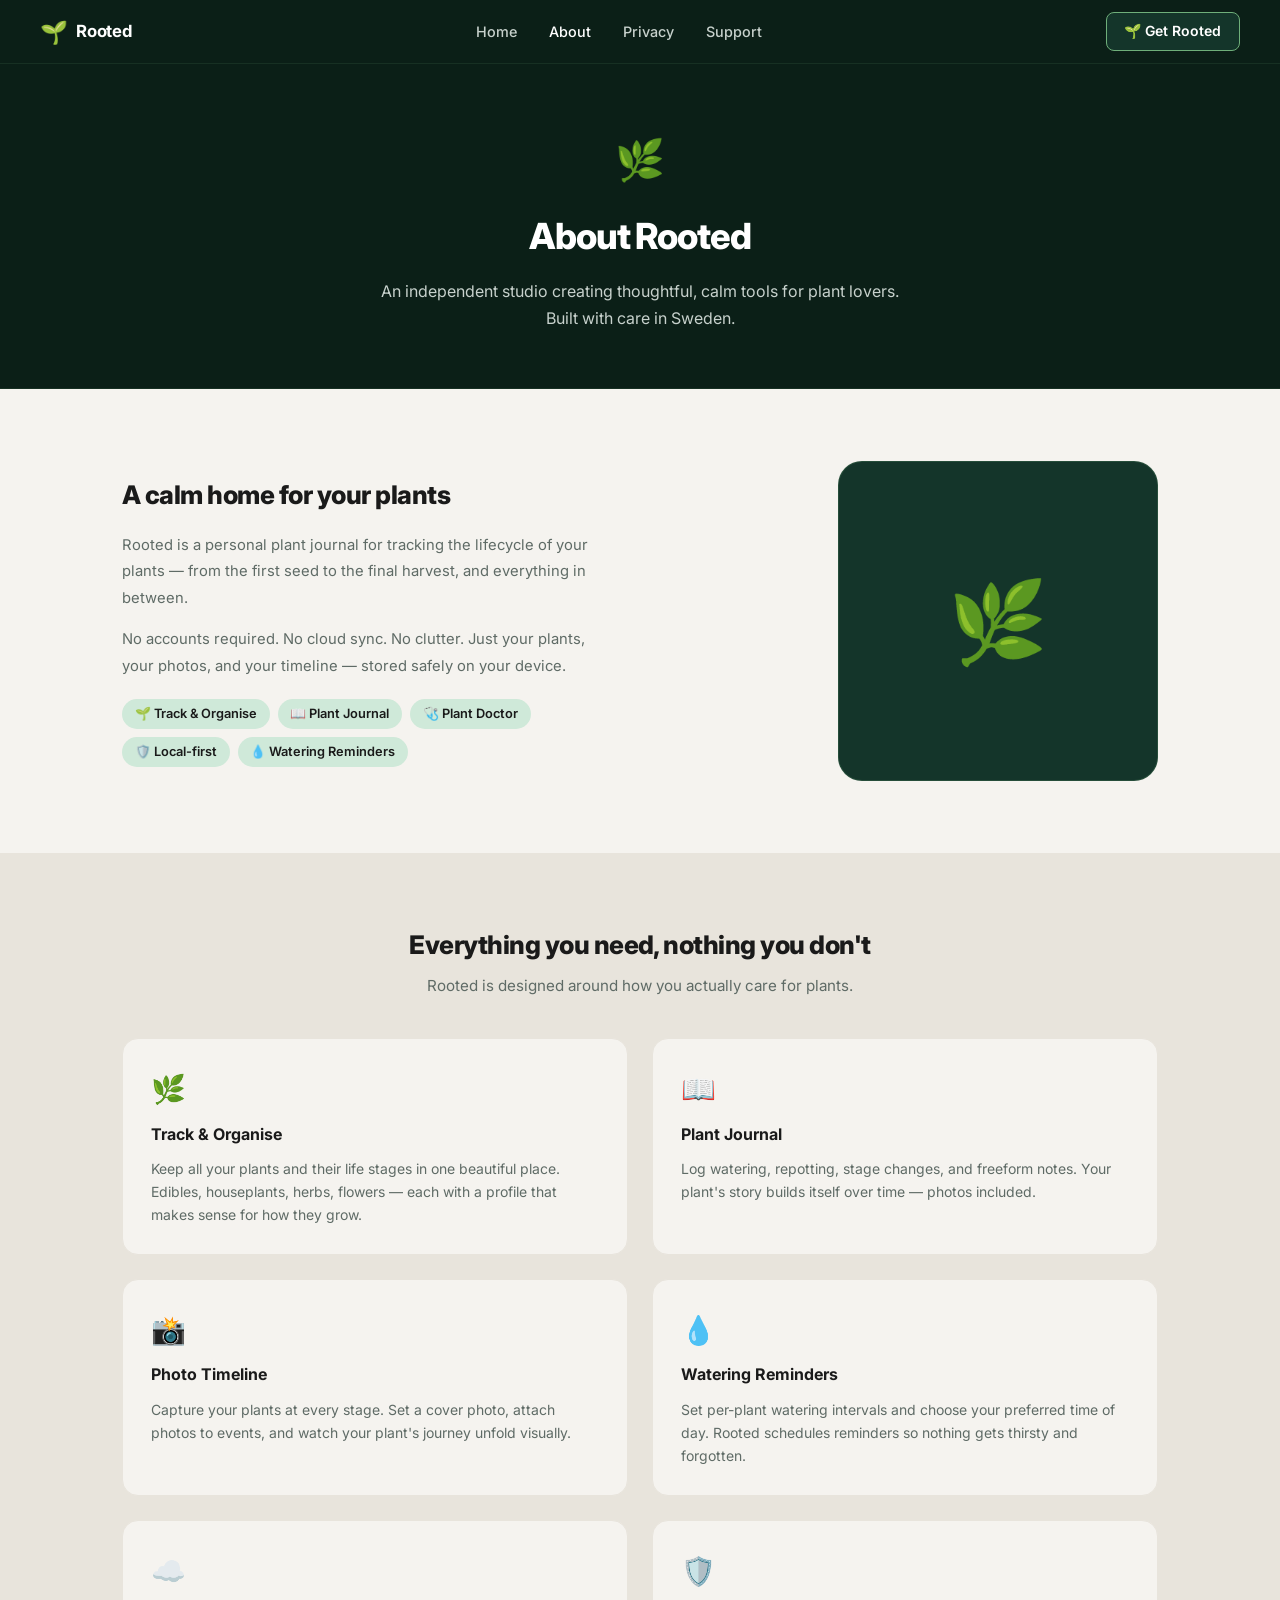
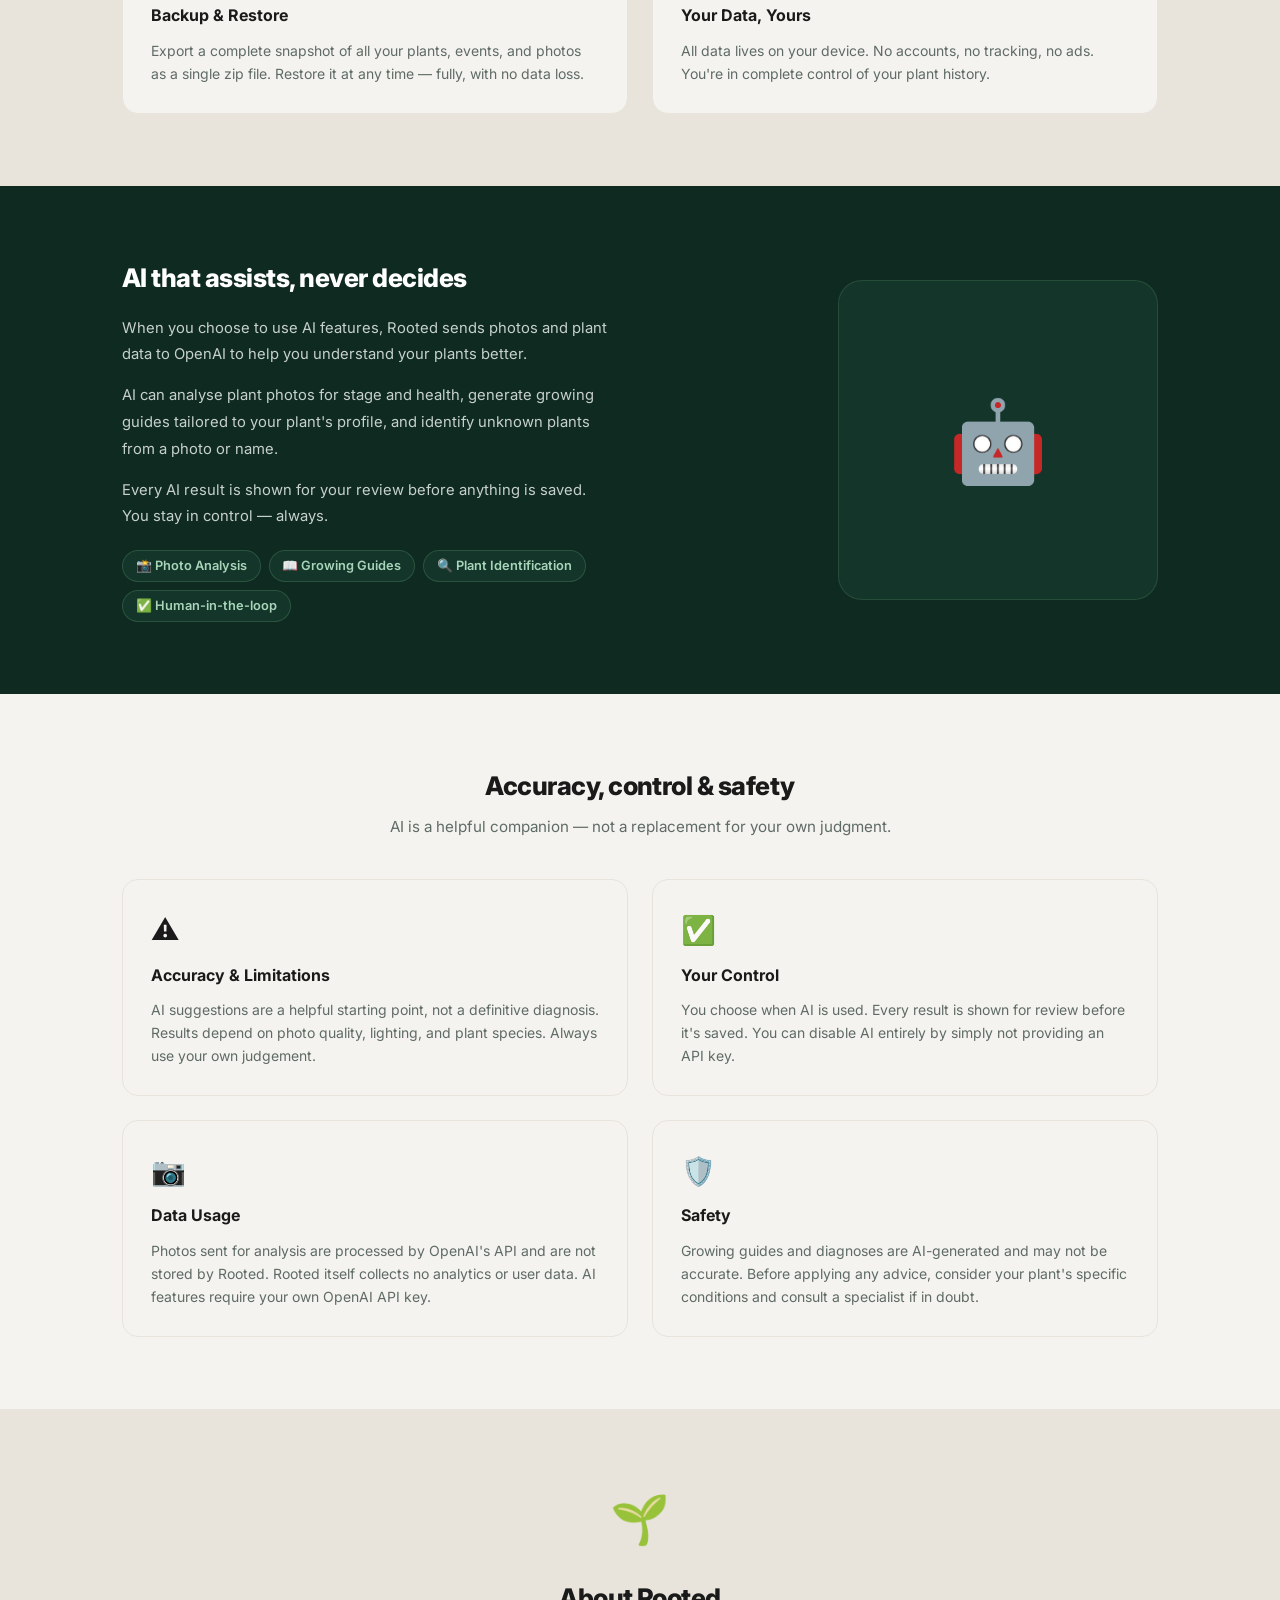
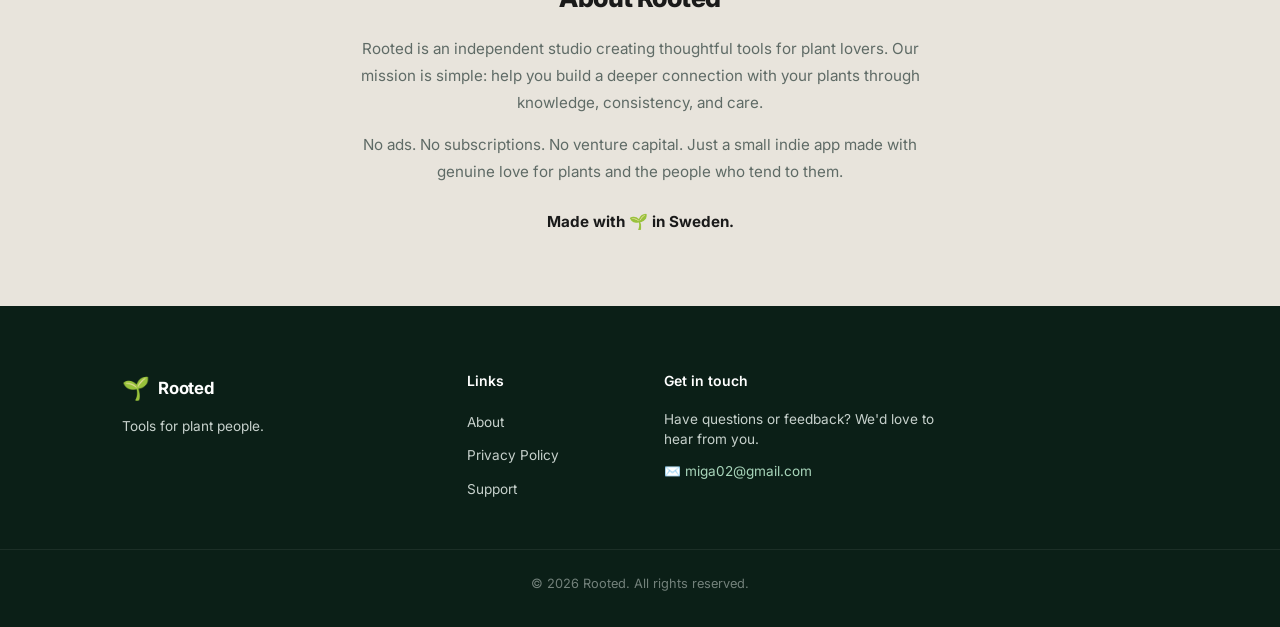
==== docs/about.html @ 43902585 "Add project files." ====
<!DOCTYPE html>
<html lang="en">
<head>
  <meta charset="UTF-8">
  <meta name="viewport" content="width=device-width, initial-scale=1.0">
  <title>About — Rooted</title>
  <link rel="preconnect" href="https://fonts.googleapis.com">
  <link rel="preconnect" href="https://fonts.gstatic.com" crossorigin>
  <link href="https://fonts.googleapis.com/css2?family=Inter:wght@400;500;600;700;800&display=swap" rel="stylesheet">
  <link rel="stylesheet" href="assets/style.css">
</head>
<body>

  <header class="site-nav">
    <a href="index.html" class="nav-logo">
      <span class="logo-icon">🌱</span>
      Rooted
    </a>
    <nav aria-label="Main navigation">
      <ul class="nav-links">
        <li><a href="index.html">Home</a></li>
        <li><a href="about.html" class="active">About</a></li>
        <li><a href="privacy.html">Privacy</a></li>
        <li><a href="support.html">Support</a></li>
      </ul>
    </nav>
    <a href="https://play.google.com/store/apps" class="btn-get-rooted">🌱 Get Rooted</a>
  </header>

  <main>

    <!-- Page Hero -->
    <section class="page-hero">
      <div class="page-hero-icon">🌿</div>
      <h1>About Rooted</h1>
      <p>An independent studio creating thoughtful, calm tools for plant lovers. Built with care in Sweden.</p>
    </section>

    <!-- About the App -->
    <section class="content-section">
      <div class="section-inner">
        <div class="about-split">
          <div>
            <h2>A calm home for your plants</h2>
            <p>Rooted is a personal plant journal for tracking the lifecycle of your plants — from the first seed to the final harvest, and everything in between.</p>
            <p>No accounts required. No cloud sync. No clutter. Just your plants, your photos, and your timeline — stored safely on your device.</p>
            <div class="tag-row">
              <span class="tag">🌱 Track &amp; Organise</span>
              <span class="tag">📖 Plant Journal</span>
              <span class="tag">🩺 Plant Doctor</span>
              <span class="tag">🛡️ Local-first</span>
              <span class="tag">💧 Watering Reminders</span>
            </div>
          </div>
          <div class="split-graphic">🌿</div>
        </div>
      </div>
    </section>

    <!-- Features -->
    <section class="content-section tinted">
      <div class="section-inner">
        <div style="text-align:center; margin-bottom: 2.5rem;">
          <h2 style="font-size:1.6rem; font-weight:800; letter-spacing:-0.02em; color:var(--text-dark);">Everything you need, nothing you don't</h2>
          <p style="color:var(--text-dark-secondary); font-size:0.95rem; margin-top:0.5rem;">Rooted is designed around how you actually care for plants.</p>
        </div>
        <div class="content-cards">
          <div class="content-card">
            <div class="card-icon">🌿</div>
            <h3>Track &amp; Organise</h3>
            <p>Keep all your plants and their life stages in one beautiful place. Edibles, houseplants, herbs, flowers — each with a profile that makes sense for how they grow.</p>
          </div>
          <div class="content-card">
            <div class="card-icon">📖</div>
            <h3>Plant Journal</h3>
            <p>Log watering, repotting, stage changes, and freeform notes. Your plant's story builds itself over time — photos included.</p>
          </div>
          <div class="content-card">
            <div class="card-icon">📸</div>
            <h3>Photo Timeline</h3>
            <p>Capture your plants at every stage. Set a cover photo, attach photos to events, and watch your plant's journey unfold visually.</p>
          </div>
          <div class="content-card">
            <div class="card-icon">💧</div>
            <h3>Watering Reminders</h3>
            <p>Set per-plant watering intervals and choose your preferred time of day. Rooted schedules reminders so nothing gets thirsty and forgotten.</p>
          </div>
          <div class="content-card">
            <div class="card-icon">☁️</div>
            <h3>Backup &amp; Restore</h3>
            <p>Export a complete snapshot of all your plants, events, and photos as a single zip file. Restore it at any time — fully, with no data loss.</p>
          </div>
          <div class="content-card">
            <div class="card-icon">🛡️</div>
            <h3>Your Data, Yours</h3>
            <p>All data lives on your device. No accounts, no tracking, no ads. You're in complete control of your plant history.</p>
          </div>
        </div>
      </div>
    </section>

    <!-- AI in Rooted -->
    <section class="content-section dark">
      <div class="section-inner">
        <div class="about-split">
          <div>
            <h2>AI that assists, never decides</h2>
            <p>When you choose to use AI features, Rooted sends photos and plant data to OpenAI to help you understand your plants better.</p>
            <p>AI can analyse plant photos for stage and health, generate growing guides tailored to your plant's profile, and identify unknown plants from a photo or name.</p>
            <p>Every AI result is shown for your review before anything is saved. You stay in control — always.</p>
            <div class="tag-row">
              <span class="tag">📸 Photo Analysis</span>
              <span class="tag">📖 Growing Guides</span>
              <span class="tag">🔍 Plant Identification</span>
              <span class="tag">✅ Human-in-the-loop</span>
            </div>
          </div>
          <div class="split-graphic">🤖</div>
        </div>
      </div>
    </section>

    <!-- AI details cards -->
    <section class="content-section">
      <div class="section-inner">
        <div style="text-align:center; margin-bottom:2.5rem;">
          <h2 style="font-size:1.6rem; font-weight:800; letter-spacing:-0.02em; color:var(--text-dark);">Accuracy, control &amp; safety</h2>
          <p style="color:var(--text-dark-secondary); font-size:0.95rem; margin-top:0.5rem;">AI is a helpful companion — not a replacement for your own judgment.</p>
        </div>
        <div class="content-cards">
          <div class="content-card">
            <div class="card-icon">⚠️</div>
            <h3>Accuracy &amp; Limitations</h3>
            <p>AI suggestions are a helpful starting point, not a definitive diagnosis. Results depend on photo quality, lighting, and plant species. Always use your own judgement.</p>
          </div>
          <div class="content-card">
            <div class="card-icon">✅</div>
            <h3>Your Control</h3>
            <p>You choose when AI is used. Every result is shown for review before it's saved. You can disable AI entirely by simply not providing an API key.</p>
          </div>
          <div class="content-card">
            <div class="card-icon">📷</div>
            <h3>Data Usage</h3>
            <p>Photos sent for analysis are processed by OpenAI's API and are not stored by Rooted. Rooted itself collects no analytics or user data. AI features require your own OpenAI API key.</p>
          </div>
          <div class="content-card">
            <div class="card-icon">🛡️</div>
            <h3>Safety</h3>
            <p>Growing guides and diagnoses are AI-generated and may not be accurate. Before applying any advice, consider your plant's specific conditions and consult a specialist if in doubt.</p>
          </div>
        </div>
      </div>
    </section>

    <!-- About Rooted -->
    <section class="content-section tinted">
      <div class="section-inner">
        <div style="text-align:center; max-width:600px; margin:0 auto;">
          <div style="font-size:3rem; margin-bottom:1.25rem;">🌱</div>
          <h2 style="font-size:1.6rem; font-weight:800; letter-spacing:-0.02em; color:var(--text-dark); margin-bottom:1rem;">About Rooted</h2>
          <p style="color:var(--text-dark-secondary); font-size:0.95rem; line-height:1.8; margin-bottom:0.9rem;">Rooted is an independent studio creating thoughtful tools for plant lovers. Our mission is simple: help you build a deeper connection with your plants through knowledge, consistency, and care.</p>
          <p style="color:var(--text-dark-secondary); font-size:0.95rem; line-height:1.8; margin-bottom:1.5rem;">No ads. No subscriptions. No venture capital. Just a small indie app made with genuine love for plants and the people who tend to them.</p>
          <p style="font-weight:700; color:var(--text-dark); font-size:0.95rem;">Made with 🌱 in Sweden.</p>
        </div>
      </div>
    </section>

  </main>

  <footer class="site-footer">
    <div class="section-inner">
      <div class="footer-grid">
        <div class="footer-brand">
          <a href="index.html" class="nav-logo">
            <span class="logo-icon">🌱</span>
            Rooted
          </a>
          <p>Tools for plant people.</p>
        </div>
        <div class="footer-col">
          <h4>Links</h4>
          <ul>
            <li><a href="about.html">About</a></li>
            <li><a href="privacy.html">Privacy Policy</a></li>
            <li><a href="support.html">Support</a></li>
          </ul>
        </div>
        <div class="footer-col">
          <h4>Get in touch</h4>
          <p class="contact-note">Have questions or feedback? We'd love to hear from you.</p>
          <a href="mailto:miga02@gmail.com" class="email-link">✉️ miga02@gmail.com</a>
        </div></div>
      </div>
      <hr class="footer-divider">
      <p class="footer-bottom">© 2026 Rooted. All rights reserved.</p>
    </div>
  </footer>

</body>
</html>
---- docs/assets/style.css ----
/* ===== VARIABLES ===== */
:root {
  --bg-dark: #0B1F17;
  --bg-dark-secondary: #0F2A20;
  --bg-dark-tertiary: #14352A;
  --primary-green: #6FAF7A;
  --primary-green-muted: #5C9D6A;
  --accent-light: #A8D5BA;
  --accent-glow: #CFE9D9;
  --surface-light: #F5F3EF;
  --surface-beige: #E8E4DC;
  --text-light: #FFFFFF;
  --text-light-secondary: #C7D1CC;
  --text-dark: #1A1A1A;
  --text-dark-secondary: #5F6B66;
}

/* ===== RESET & BASE ===== */
*, *::before, *::after { box-sizing: border-box; margin: 0; padding: 0; }

html { scroll-behavior: smooth; }

body {
  font-family: 'Inter', -apple-system, BlinkMacSystemFont, 'Segoe UI', sans-serif;
  background: var(--surface-light);
  color: var(--text-dark);
  line-height: 1.6;
}

img { max-width: 100%; height: auto; display: block; }
a { text-decoration: none; color: inherit; }

/* ===== LAYOUT ===== */
.section-inner {
  max-width: 1100px;
  margin: 0 auto;
  padding: 0 2rem;
}

/* ===== NAV ===== */
.site-nav {
  background: var(--bg-dark);
  position: sticky;
  top: 0;
  z-index: 100;
  padding: 0 2.5rem;
  height: 64px;
  display: flex;
  align-items: center;
  justify-content: space-between;
  border-bottom: 1px solid rgba(111, 175, 122, 0.12);
}

.nav-logo {
  display: flex;
  align-items: center;
  gap: 0.5rem;
  color: var(--text-light);
  font-weight: 700;
  font-size: 1.05rem;
  letter-spacing: -0.01em;
}

.nav-logo .logo-icon { font-size: 1.4rem; }

.nav-links {
  display: flex;
  align-items: center;
  gap: 2rem;
  list-style: none;
}

.nav-links a {
  color: var(--text-light-secondary);
  font-size: 0.9rem;
  font-weight: 500;
  transition: color 0.2s;
}

.nav-links a:hover, .nav-links a.active { color: var(--text-light); }

.btn-get-rooted {
  background: var(--bg-dark-tertiary);
  color: var(--text-light);
  border: 1.5px solid var(--primary-green);
  border-radius: 8px;
  padding: 0.45rem 1.1rem;
  font-size: 0.875rem;
  font-weight: 600;
  cursor: pointer;
  transition: background 0.2s, color 0.2s;
  display: flex;
  align-items: center;
  gap: 0.35rem;
}

.btn-get-rooted:hover {
  background: var(--primary-green);
  color: var(--bg-dark);
}

/* ===== HERO ===== */
.hero {
  background: var(--bg-dark);
  line-height: 0;
}

.hero img { width: 100%; }

/* ===== FEATURES ===== */
.features {
  background: var(--surface-light);
  padding: 5.5rem 0;
  text-align: center;
}

.features-eyebrow {
  font-size: 1.6rem;
  margin-bottom: 0.75rem;
}

.features h2 {
  font-size: 2rem;
  font-weight: 800;
  color: var(--text-dark);
  letter-spacing: -0.02em;
  margin-bottom: 0.6rem;
}

.features .section-subtitle {
  color: var(--text-dark-secondary);
  font-size: 1rem;
  margin-bottom: 3.5rem;
}

.features-grid {
  display: grid;
  grid-template-columns: repeat(5, 1fr);
  gap: 2rem;
}

.feature-card {
  display: flex;
  flex-direction: column;
  align-items: center;
  text-align: center;
}

.feature-icon {
  width: 60px;
  height: 60px;
  border-radius: 50%;
  background: var(--surface-beige);
  display: flex;
  align-items: center;
  justify-content: center;
  font-size: 1.5rem;
  margin-bottom: 1rem;
  flex-shrink: 0;
}

.feature-card h3 {
  font-size: 0.95rem;
  font-weight: 700;
  color: var(--text-dark);
  margin-bottom: 0.5rem;
}

.feature-card p {
  font-size: 0.85rem;
  color: var(--text-dark-secondary);
  line-height: 1.55;
}

/* ===== ABOUT ===== */
.about {
  background: var(--bg-dark-secondary);
  padding: 5.5rem 0;
  color: var(--text-light);
}

.about-inner {
  display: grid;
  grid-template-columns: auto 1fr auto;
  gap: 3rem;
  align-items: center;
}

.about-logo-circle {
  width: 120px;
  height: 120px;
  border-radius: 50%;
  border: 2px solid rgba(111, 175, 122, 0.35);
  display: flex;
  align-items: center;
  justify-content: center;
  font-size: 3.5rem;
  flex-shrink: 0;
}

.about-text h2 {
  font-size: 1.75rem;
  font-weight: 800;
  letter-spacing: -0.02em;
  margin-bottom: 1rem;
}

.about-text p {
  color: var(--text-light-secondary);
  line-height: 1.75;
  max-width: 520px;
}

.about-text .made-with {
  margin-top: 1.25rem;
  font-weight: 600;
  color: var(--text-light);
}

.about-image {
  width: 200px;
  height: 200px;
  border-radius: 16px;
  background: var(--bg-dark-tertiary);
  border: 1px solid rgba(111, 175, 122, 0.2);
  flex-shrink: 0;
  display: flex;
  align-items: center;
  justify-content: center;
  font-size: 3rem;
  overflow: hidden;
}

/* ===== PILLARS ===== */
.pillars {
  background: var(--surface-beige);
  padding: 5.5rem 0;
}

.pillars-grid {
  display: grid;
  grid-template-columns: repeat(3, 1fr);
  gap: 2rem;
}

.pillar-card {
  background: var(--surface-light);
  border-radius: 16px;
  padding: 2rem;
  display: flex;
  flex-direction: column;
  gap: 0.75rem;
}

.pillar-icon {
  width: 56px;
  height: 56px;
  border-radius: 50%;
  background: var(--accent-glow);
  display: flex;
  align-items: center;
  justify-content: center;
  font-size: 1.4rem;
  flex-shrink: 0;
}

.pillar-card h3 {
  font-size: 1.05rem;
  font-weight: 700;
  color: var(--text-dark);
}

.pillar-card p {
  font-size: 0.875rem;
  color: var(--text-dark-secondary);
  line-height: 1.6;
  flex: 1;
}

.pillar-link {
  font-size: 0.85rem;
  color: var(--primary-green-muted);
  font-weight: 600;
  margin-top: 0.25rem;
}

.pillar-link:hover { text-decoration: underline; }

/* ===== FOOTER ===== */
.site-footer {
  background: var(--bg-dark);
  color: var(--text-light-secondary);
  padding: 4rem 0 2rem;
}

.footer-grid {
  display: grid;
  grid-template-columns: 2fr 1fr 2fr 1fr;
  gap: 3rem;
  margin-bottom: 3rem;
}

.footer-brand .nav-logo { margin-bottom: 0.6rem; }
.footer-brand p { font-size: 0.85rem; }

.footer-col h4 {
  color: var(--text-light);
  font-size: 0.875rem;
  font-weight: 600;
  margin-bottom: 1rem;
}

.footer-col ul {
  list-style: none;
  display: flex;
  flex-direction: column;
  gap: 0.5rem;
}

.footer-col ul a {
  font-size: 0.85rem;
  color: var(--text-light-secondary);
  transition: color 0.2s;
}

.footer-col ul a:hover { color: var(--text-light); }

.footer-col .contact-note {
  font-size: 0.85rem;
  margin-bottom: 0.75rem;
  line-height: 1.5;
}

.email-link {
  display: flex;
  align-items: center;
  gap: 0.4rem;
  font-size: 0.85rem;
  color: var(--accent-light);
  transition: color 0.2s;
}

.email-link:hover { color: var(--text-light); }

.social-links {
  display: flex;
  gap: 0.6rem;
  margin-top: 0.25rem;
}

.social-btn {
  width: 36px;
  height: 36px;
  border-radius: 8px;
  background: var(--bg-dark-tertiary);
  border: 1px solid rgba(111, 175, 122, 0.18);
  display: flex;
  align-items: center;
  justify-content: center;
  font-size: 1rem;
  transition: background 0.2s;
  cursor: pointer;
}

.social-btn:hover { background: var(--bg-dark-secondary); }

.footer-divider {
  border: none;
  border-top: 1px solid rgba(255, 255, 255, 0.07);
  margin-bottom: 1.5rem;
}

.footer-bottom {
  text-align: center;
  font-size: 0.8rem;
  opacity: 0.55;
}

/* ===== STUB PAGES ===== */
.stub-hero {
  background: var(--bg-dark);
  min-height: 65vh;
  display: flex;
  align-items: center;
  justify-content: center;
  text-align: center;
  color: var(--text-light);
  padding: 4rem 2rem;
}

.stub-hero-inner { max-width: 480px; }
.stub-hero .stub-icon { font-size: 3.5rem; margin-bottom: 1.25rem; }
.stub-hero h1 { font-size: 2.5rem; font-weight: 800; letter-spacing: -0.03em; margin-bottom: 1rem; }
.stub-hero p { color: var(--text-light-secondary); font-size: 1.05rem; line-height: 1.65; }
.stub-hero .back-link {
  display: inline-block;
  margin-top: 2rem;
  color: var(--primary-green);
  font-weight: 600;
  font-size: 0.9rem;
}
.stub-hero .back-link:hover { text-decoration: underline; }

/* ===== INNER PAGE LAYOUTS ===== */
.page-hero {
  background: var(--bg-dark);
  padding: 4rem 2rem 3.5rem;
  text-align: center;
  color: var(--text-light);
  border-bottom: 1px solid rgba(111, 175, 122, 0.12);
}

.page-hero-icon { font-size: 2.5rem; margin-bottom: 1rem; }

.page-hero h1 {
  font-size: 2.25rem;
  font-weight: 800;
  letter-spacing: -0.03em;
  margin-bottom: 0.75rem;
}

.page-hero p {
  color: var(--text-light-secondary);
  font-size: 1rem;
  max-width: 540px;
  margin: 0 auto;
  line-height: 1.7;
}

.content-section { padding: 4.5rem 0; background: var(--surface-light); }
.content-section.dark { background: var(--bg-dark-secondary); color: var(--text-light); }
.content-section.tinted { background: var(--surface-beige); }

.prose {
  max-width: 700px;
  margin: 0 auto;
  padding: 0 2rem;
}

.prose h2 {
  font-size: 1.6rem;
  font-weight: 800;
  letter-spacing: -0.02em;
  margin-bottom: 0.9rem;
  color: var(--text-dark);
}
.content-section.dark .prose h2 { color: var(--text-light); }

.prose h3 {
  font-size: 1rem;
  font-weight: 700;
  margin-top: 1.75rem;
  margin-bottom: 0.4rem;
  color: var(--text-dark);
}
.content-section.dark .prose h3 { color: var(--text-light); }

.prose p {
  font-size: 0.925rem;
  color: var(--text-dark-secondary);
  line-height: 1.8;
  margin-bottom: 0.9rem;
}
.content-section.dark .prose p { color: var(--text-light-secondary); }

.prose ul {
  list-style: none;
  padding: 0;
  margin: 0 0 1rem 0;
  display: flex;
  flex-direction: column;
  gap: 0.45rem;
}

.prose ul li {
  font-size: 0.925rem;
  color: var(--text-dark-secondary);
  line-height: 1.65;
  padding-left: 1.25rem;
  position: relative;
}

.prose ul li::before {
  content: "•";
  position: absolute;
  left: 0;
  color: var(--primary-green-muted);
}
.content-section.dark .prose ul li { color: var(--text-light-secondary); }

.prose hr {
  border: none;
  border-top: 1px solid var(--surface-beige);
  margin: 2.5rem 0;
}
.content-section.dark .prose hr { border-top-color: rgba(255,255,255,0.07); }

.prose .policy-meta {
  font-size: 0.8rem;
  color: var(--text-dark-secondary);
  opacity: 0.7;
  margin-bottom: 2.5rem;
  font-style: italic;
}

/* Content cards */
.content-cards {
  display: grid;
  grid-template-columns: repeat(2, 1fr);
  gap: 1.5rem;
  margin-top: 2rem;
}

.content-card {
  background: var(--surface-light);
  border-radius: 16px;
  padding: 1.75rem;
  display: flex;
  flex-direction: column;
  gap: 0.6rem;
  border: 1px solid var(--surface-beige);
}
.content-section.tinted .content-card { background: var(--surface-light); }
.content-section.dark .content-card {
  background: var(--bg-dark-tertiary);
  border-color: rgba(111, 175, 122, 0.15);
}

.content-card .card-icon { font-size: 1.75rem; }

.content-card h3 {
  font-size: 1rem;
  font-weight: 700;
  color: var(--text-dark);
  margin: 0;
}
.content-section.dark .content-card h3 { color: var(--text-light); }

.content-card p {
  font-size: 0.875rem;
  color: var(--text-dark-secondary);
  line-height: 1.65;
  margin: 0;
}
.content-section.dark .content-card p { color: var(--text-light-secondary); }

/* FAQ */
.faq-list {
  display: flex;
  flex-direction: column;
  gap: 1rem;
  margin-top: 2rem;
}

.faq-item {
  background: var(--surface-light);
  border-radius: 12px;
  padding: 1.4rem 1.6rem;
  border: 1px solid var(--surface-beige);
}

.faq-item h3 {
  font-size: 0.95rem;
  font-weight: 700;
  color: var(--text-dark);
  margin-bottom: 0.4rem;
  margin-top: 0;
}

.faq-item p {
  font-size: 0.875rem;
  color: var(--text-dark-secondary);
  line-height: 1.65;
  margin: 0;
}

/* Contact banner */
.contact-banner {
  background: var(--bg-dark-secondary);
  border: 1px solid rgba(111, 175, 122, 0.2);
  border-radius: 20px;
  padding: 3rem 2rem;
  text-align: center;
  color: var(--text-light);
  margin-top: 0;
}

.contact-banner .banner-icon { font-size: 2.25rem; margin-bottom: 1rem; }

.contact-banner h2 {
  font-size: 1.5rem;
  font-weight: 800;
  letter-spacing: -0.02em;
  margin-bottom: 0.75rem;
}

.contact-banner p {
  color: var(--text-light-secondary);
  font-size: 0.925rem;
  max-width: 480px;
  margin: 0 auto 1.75rem;
  line-height: 1.7;
}

.btn-contact {
  display: inline-flex;
  align-items: center;
  gap: 0.45rem;
  background: var(--primary-green);
  color: var(--bg-dark);
  border-radius: 8px;
  padding: 0.65rem 1.5rem;
  font-size: 0.875rem;
  font-weight: 700;
  transition: background 0.2s;
}

.btn-contact:hover { background: var(--accent-light); }

/* Wide section layout for about page */
.about-split {
  display: grid;
  grid-template-columns: 1fr 1fr;
  gap: 4rem;
  align-items: center;
}

.about-split .split-graphic {
  width: 100%;
  aspect-ratio: 1;
  max-width: 320px;
  border-radius: 24px;
  background: var(--bg-dark-tertiary);
  border: 1px solid rgba(111, 175, 122, 0.2);
  display: flex;
  align-items: center;
  justify-content: center;
  font-size: 5rem;
  margin-left: auto;
}

.about-split h2 {
  font-size: 1.6rem;
  font-weight: 800;
  letter-spacing: -0.02em;
  margin-bottom: 1rem;
}

.about-split p {
  font-size: 0.925rem;
  line-height: 1.8;
  color: var(--text-dark-secondary);
  margin-bottom: 0.9rem;
}

.content-section.dark .about-split p { color: var(--text-light-secondary); }
.content-section.dark .about-split h2 { color: var(--text-light); }

.tag-row {
  display: flex;
  flex-wrap: wrap;
  gap: 0.5rem;
  margin-top: 1.25rem;
}

.tag {
  background: var(--accent-glow);
  color: var(--text-dark);
  font-size: 0.8rem;
  font-weight: 600;
  padding: 0.3rem 0.8rem;
  border-radius: 99px;
}

.content-section.dark .tag {
  background: var(--bg-dark-tertiary);
  color: var(--accent-light);
  border: 1px solid rgba(111, 175, 122, 0.25);
}

@media (max-width: 960px) {
  .about-split { grid-template-columns: 1fr; gap: 2rem; }
  .about-split .split-graphic { display: none; }
  .content-cards { grid-template-columns: 1fr 1fr; }
}

@media (max-width: 640px) {
  .page-hero h1 { font-size: 1.8rem; }
  .content-cards { grid-template-columns: 1fr; }
}

/* ===== RESPONSIVE ===== */
@media (max-width: 960px) {
  .features-grid { grid-template-columns: repeat(3, 1fr); gap: 1.5rem; }
  .about-inner { grid-template-columns: 1fr; text-align: center; }
  .about-logo-circle { margin: 0 auto; }
  .about-text p { max-width: 100%; }
  .about-image { display: none; }
  .pillars-grid { grid-template-columns: 1fr 1fr; }
  .footer-grid { grid-template-columns: 1fr 1fr; }
}

@media (max-width: 640px) {
  .nav-links { display: none; }
  .features-grid { grid-template-columns: repeat(2, 1fr); }
  .pillars-grid { grid-template-columns: 1fr; }
  .footer-grid { grid-template-columns: 1fr; gap: 2rem; }
  .features h2 { font-size: 1.6rem; }
}

@media (max-width: 420px) {
  .features-grid { grid-template-columns: 1fr; }
}
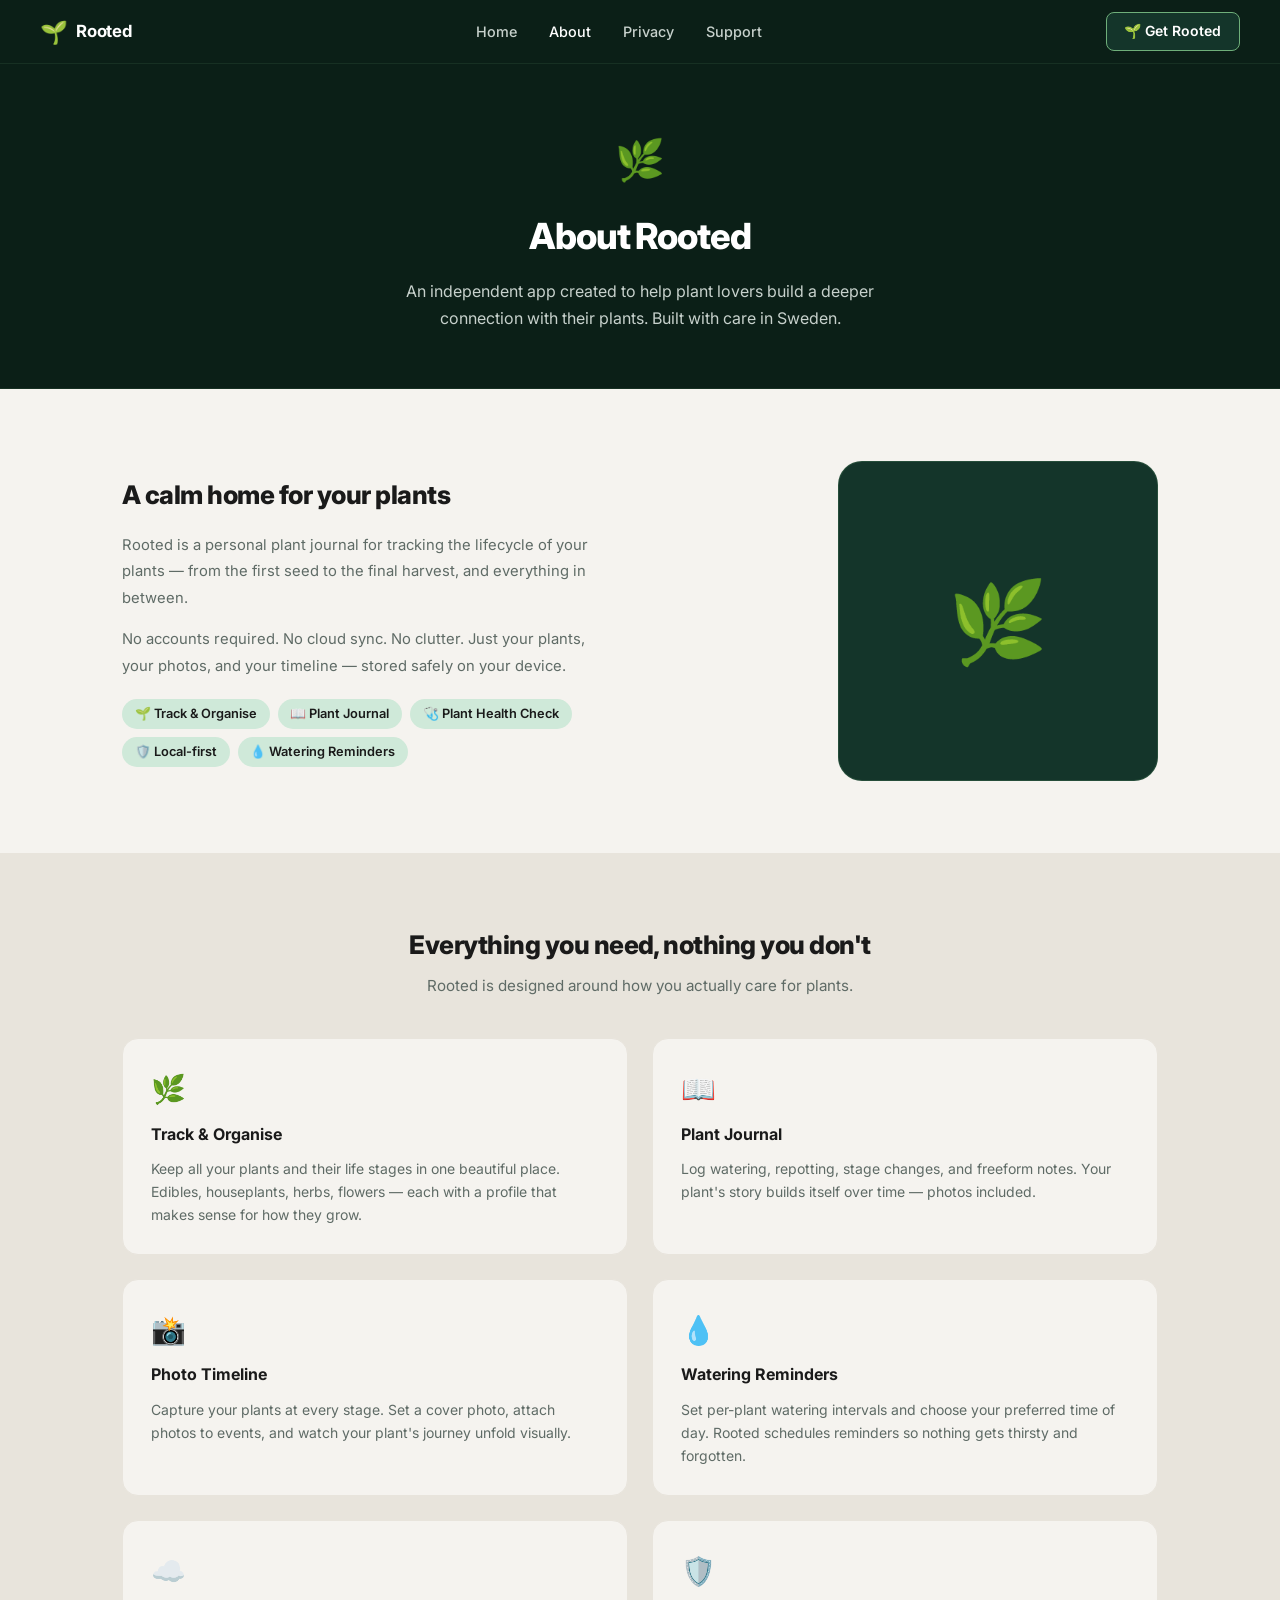
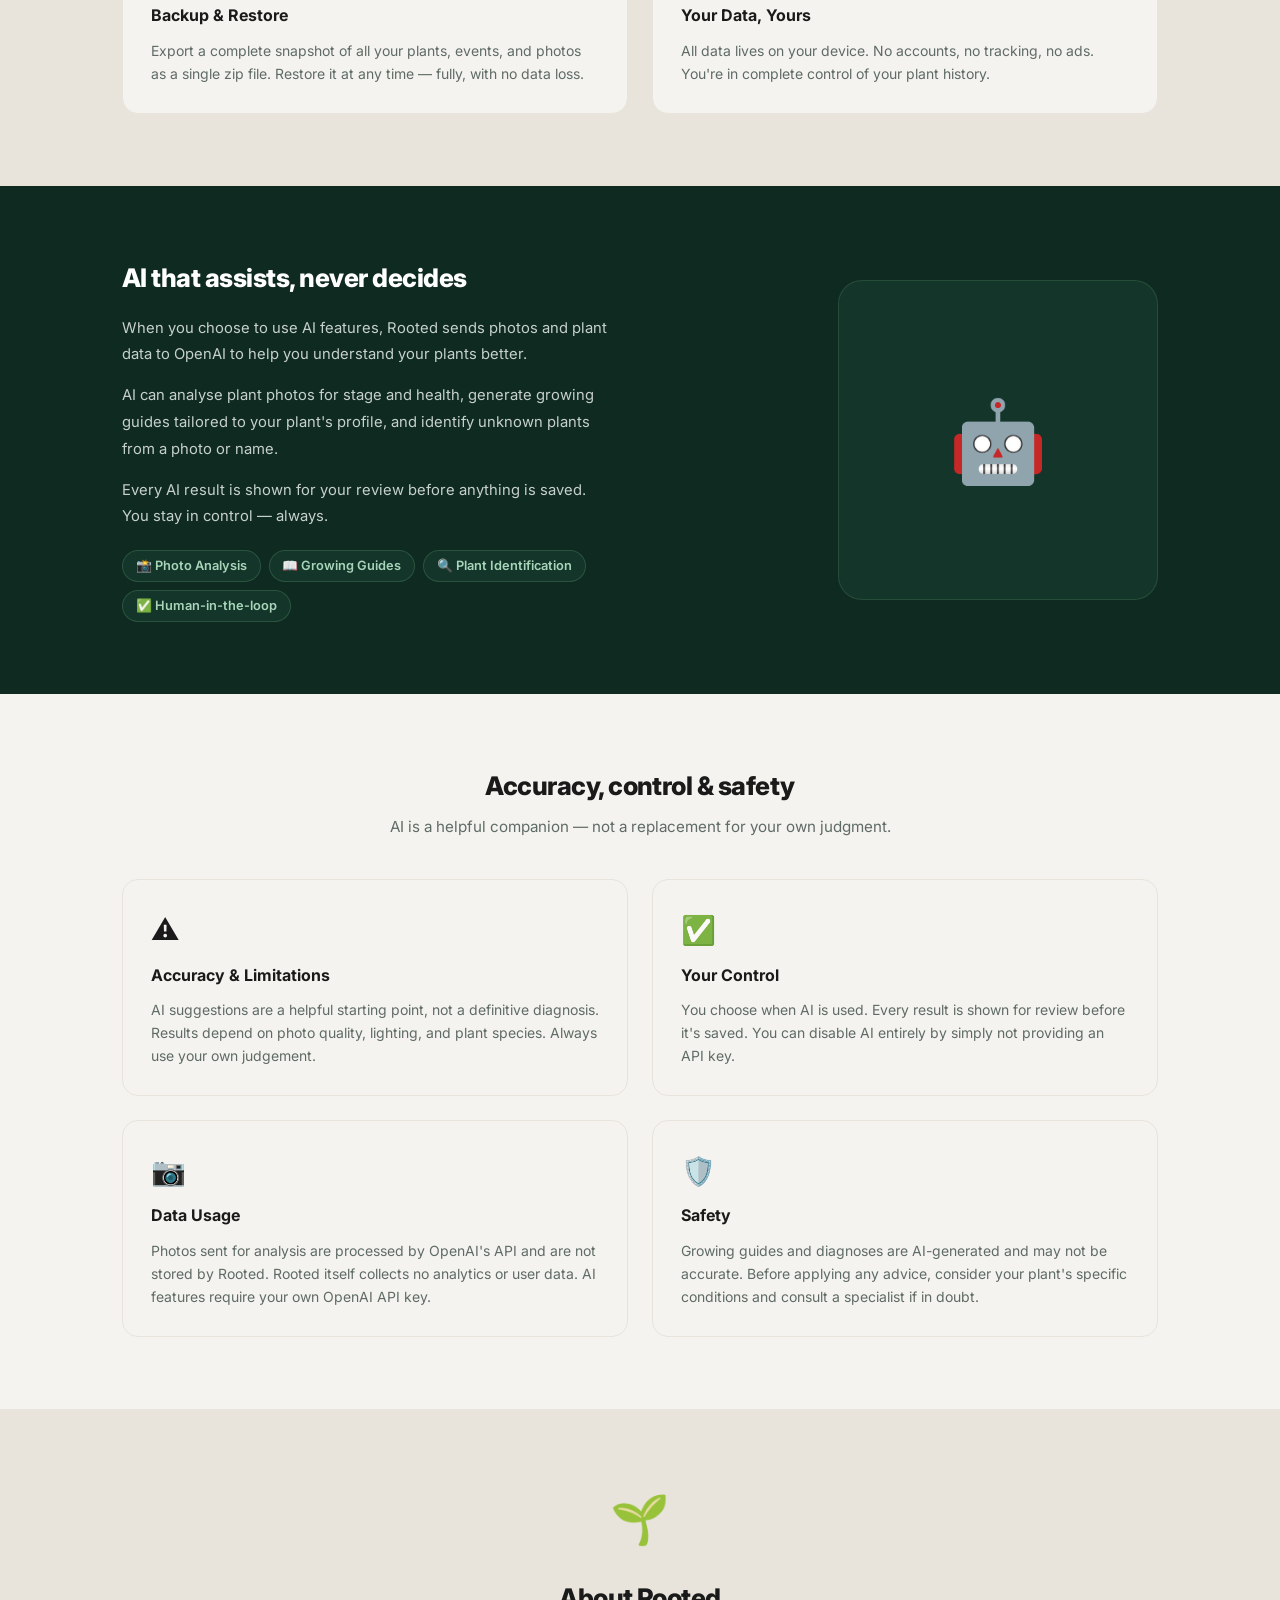
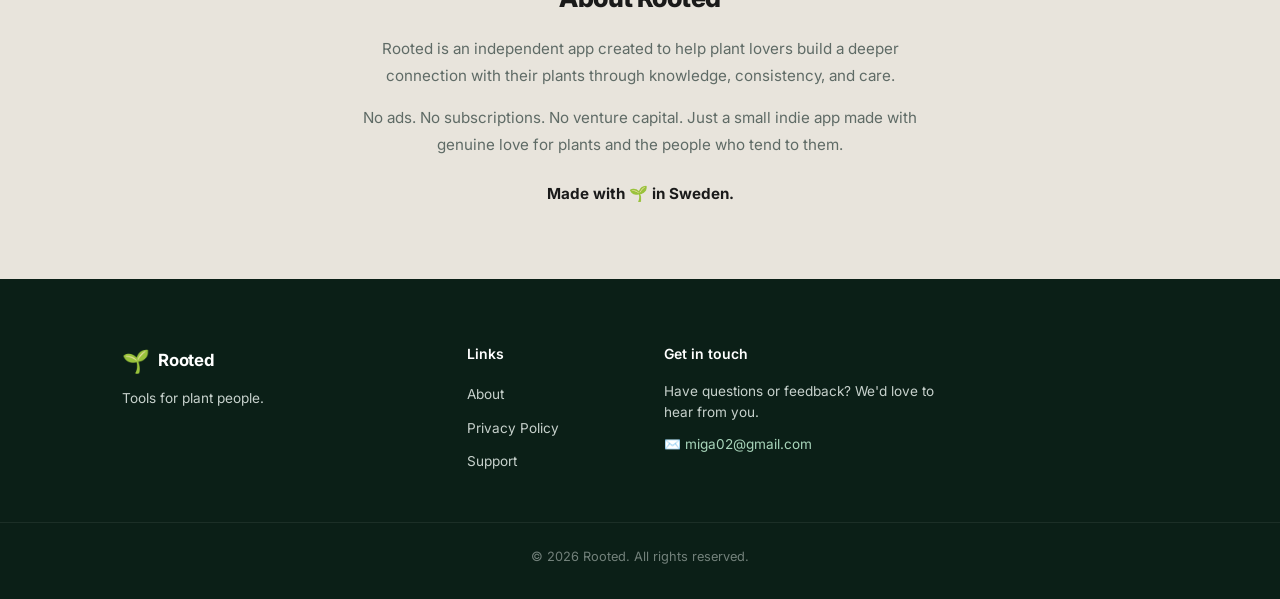
==== commit 0ada15a8: "More fitting texts." ====
--- a/docs/about.html
+++ b/docs/about.html
@@ -33,7 +33,7 @@
     <section class="page-hero">
       <div class="page-hero-icon">🌿</div>
       <h1>About Rooted</h1>
-      <p>An independent studio creating thoughtful, calm tools for plant lovers. Built with care in Sweden.</p>
+      <p>An independent app created to help plant lovers build a deeper connection with their plants. Built with care in Sweden.</p>
     </section>
 
     <!-- About the App -->
@@ -47,7 +47,7 @@
             <div class="tag-row">
               <span class="tag">🌱 Track &amp; Organise</span>
               <span class="tag">📖 Plant Journal</span>
-              <span class="tag">🩺 Plant Doctor</span>
+              <span class="tag">🩺 Plant Health Check</span>
               <span class="tag">🛡️ Local-first</span>
               <span class="tag">💧 Watering Reminders</span>
             </div>
@@ -158,7 +158,7 @@
         <div style="text-align:center; max-width:600px; margin:0 auto;">
           <div style="font-size:3rem; margin-bottom:1.25rem;">🌱</div>
           <h2 style="font-size:1.6rem; font-weight:800; letter-spacing:-0.02em; color:var(--text-dark); margin-bottom:1rem;">About Rooted</h2>
-          <p style="color:var(--text-dark-secondary); font-size:0.95rem; line-height:1.8; margin-bottom:0.9rem;">Rooted is an independent studio creating thoughtful tools for plant lovers. Our mission is simple: help you build a deeper connection with your plants through knowledge, consistency, and care.</p>
+          <p style="color:var(--text-dark-secondary); font-size:0.95rem; line-height:1.8; margin-bottom:0.9rem;">Rooted is an independent app created to help plant lovers build a deeper connection with their plants through knowledge, consistency, and care.</p>
           <p style="color:var(--text-dark-secondary); font-size:0.95rem; line-height:1.8; margin-bottom:1.5rem;">No ads. No subscriptions. No venture capital. Just a small indie app made with genuine love for plants and the people who tend to them.</p>
           <p style="font-weight:700; color:var(--text-dark); font-size:0.95rem;">Made with 🌱 in Sweden.</p>
         </div>
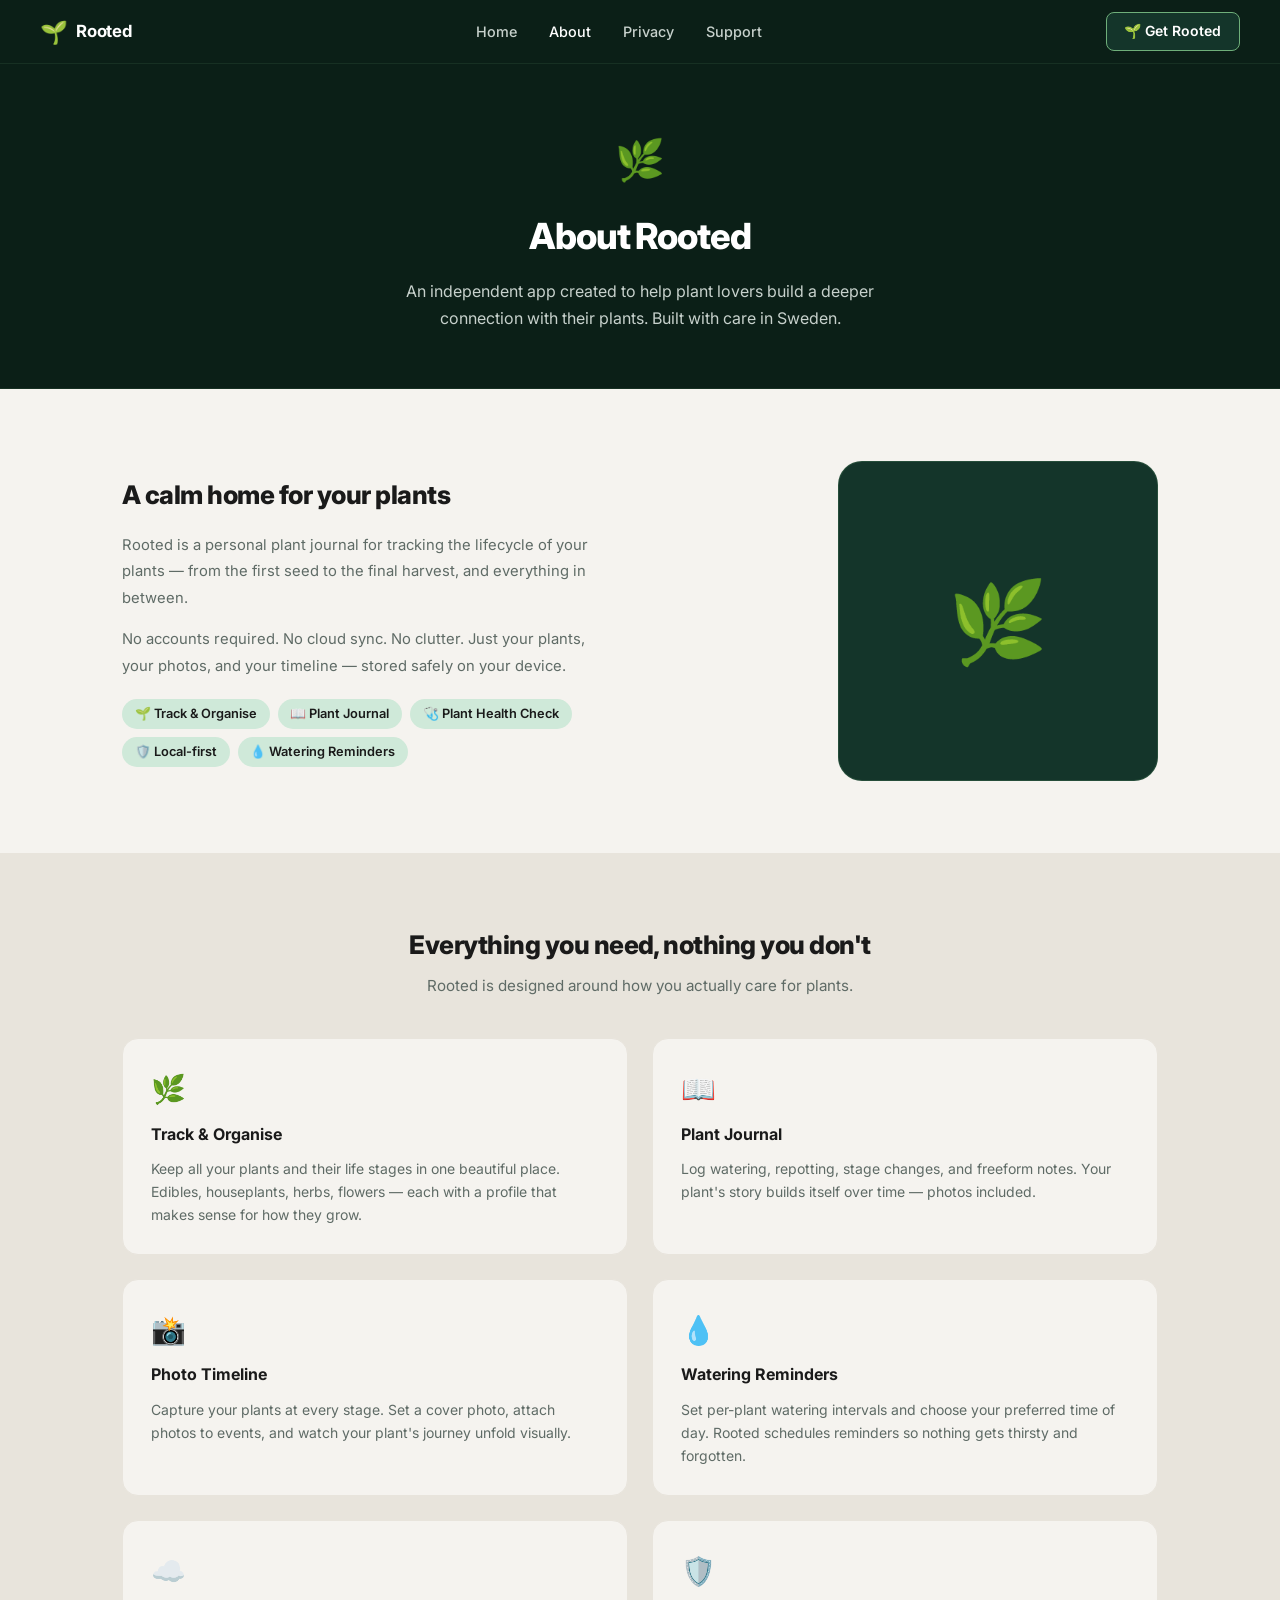
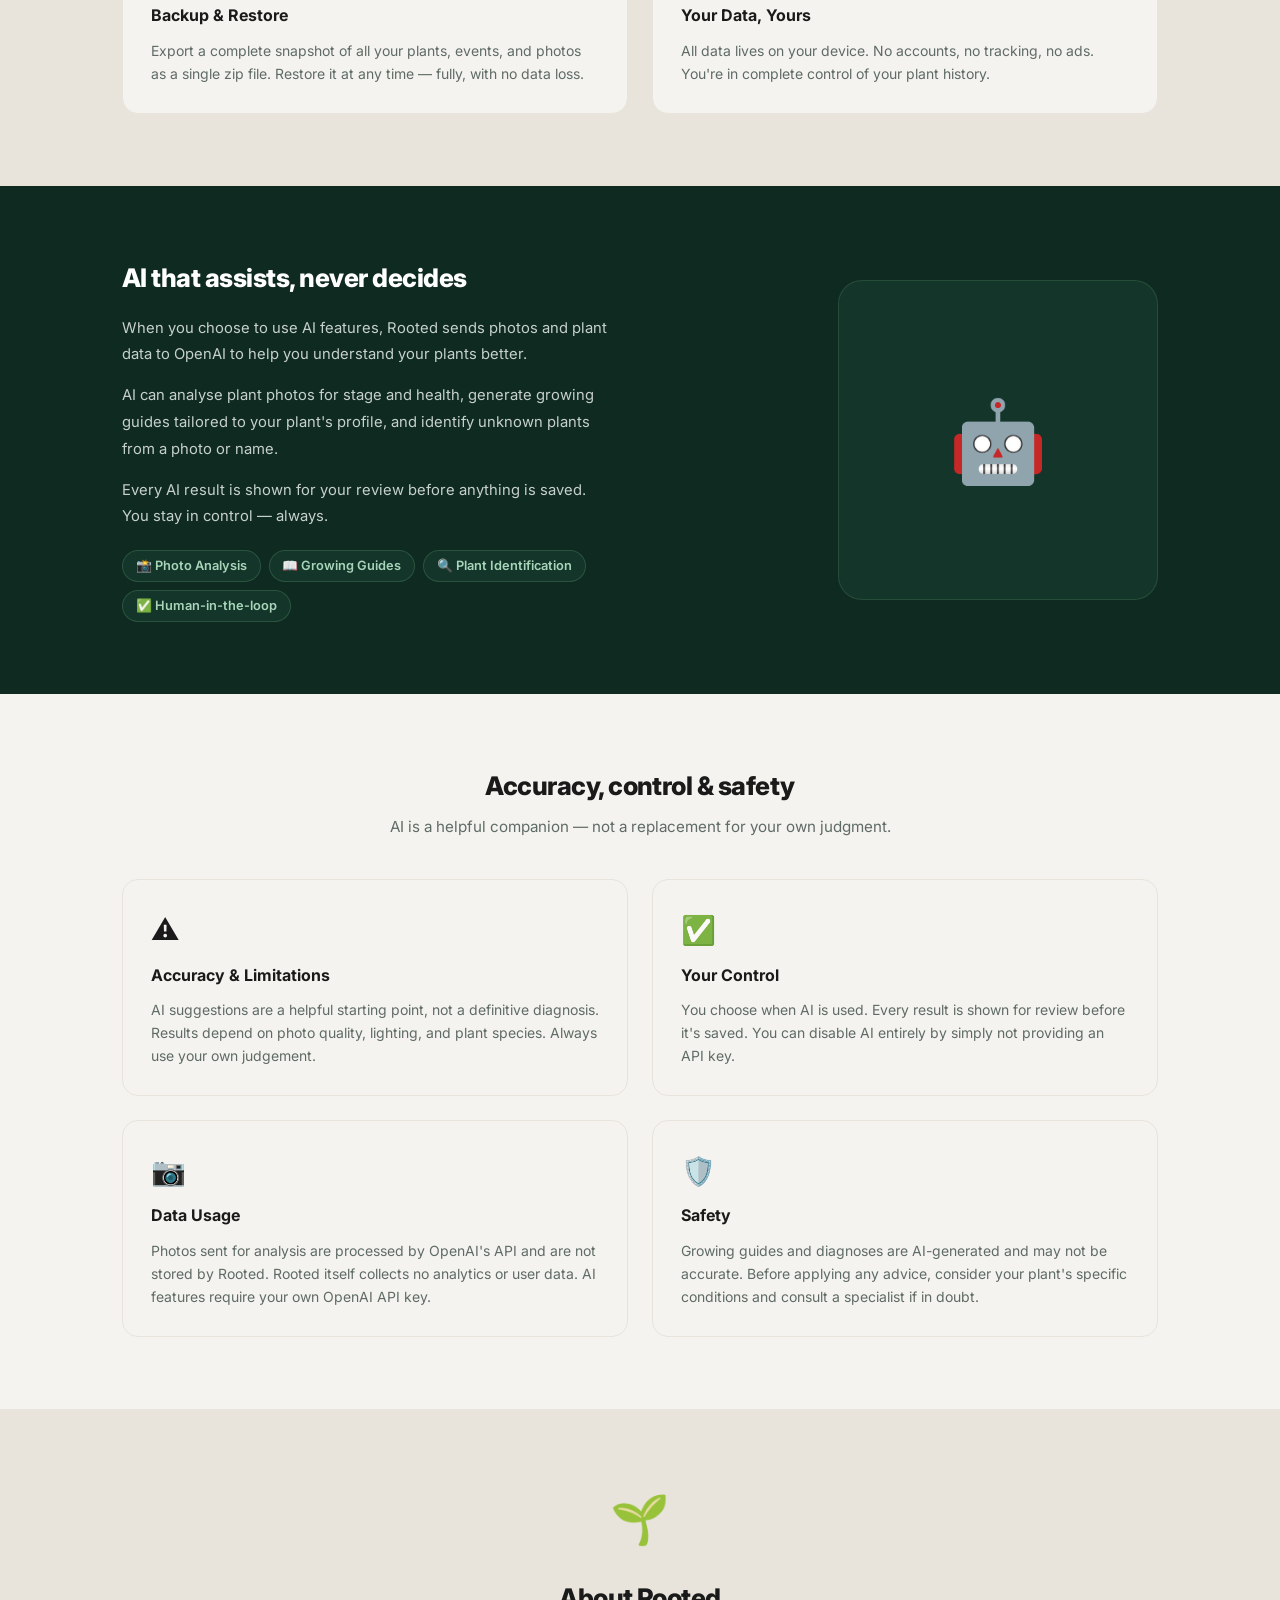
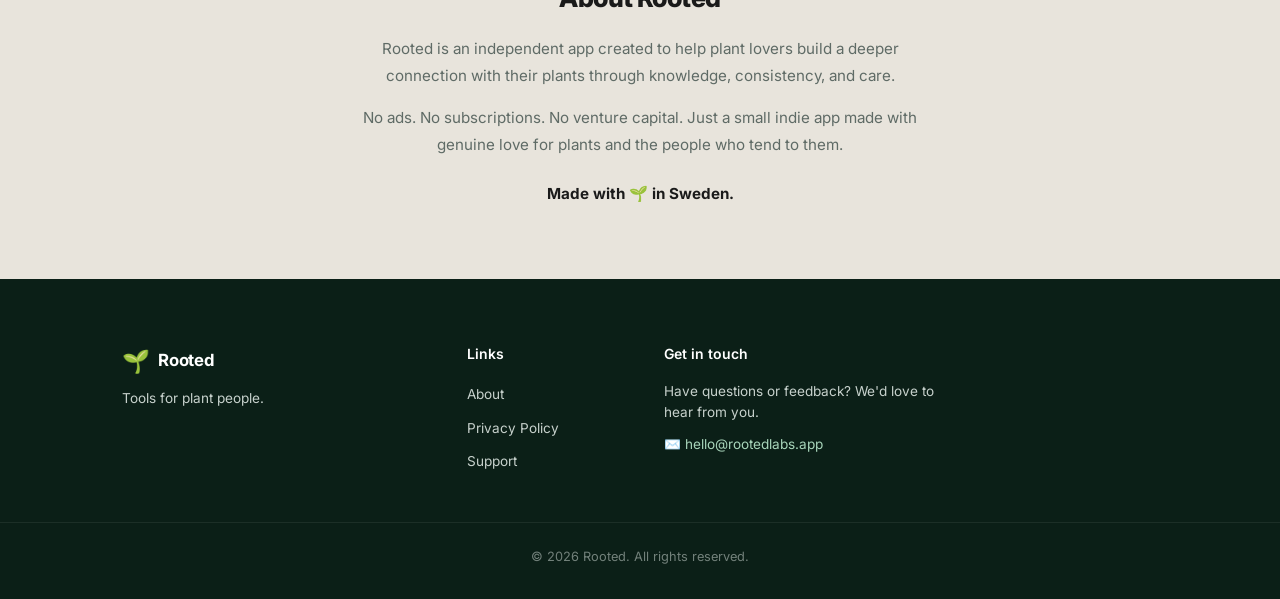
==== commit 476e0a8f: "Updated the landing page." ====
--- a/docs/about.html
+++ b/docs/about.html
@@ -188,7 +188,7 @@
         <div class="footer-col">
           <h4>Get in touch</h4>
           <p class="contact-note">Have questions or feedback? We'd love to hear from you.</p>
-          <a href="mailto:miga02@gmail.com" class="email-link">✉️ miga02@gmail.com</a>
+          <a href="mailto:hello@rootedlabs.app" class="email-link">✉️ hello@rootedlabs.app</a>
         </div></div>
       </div>
       <hr class="footer-divider">
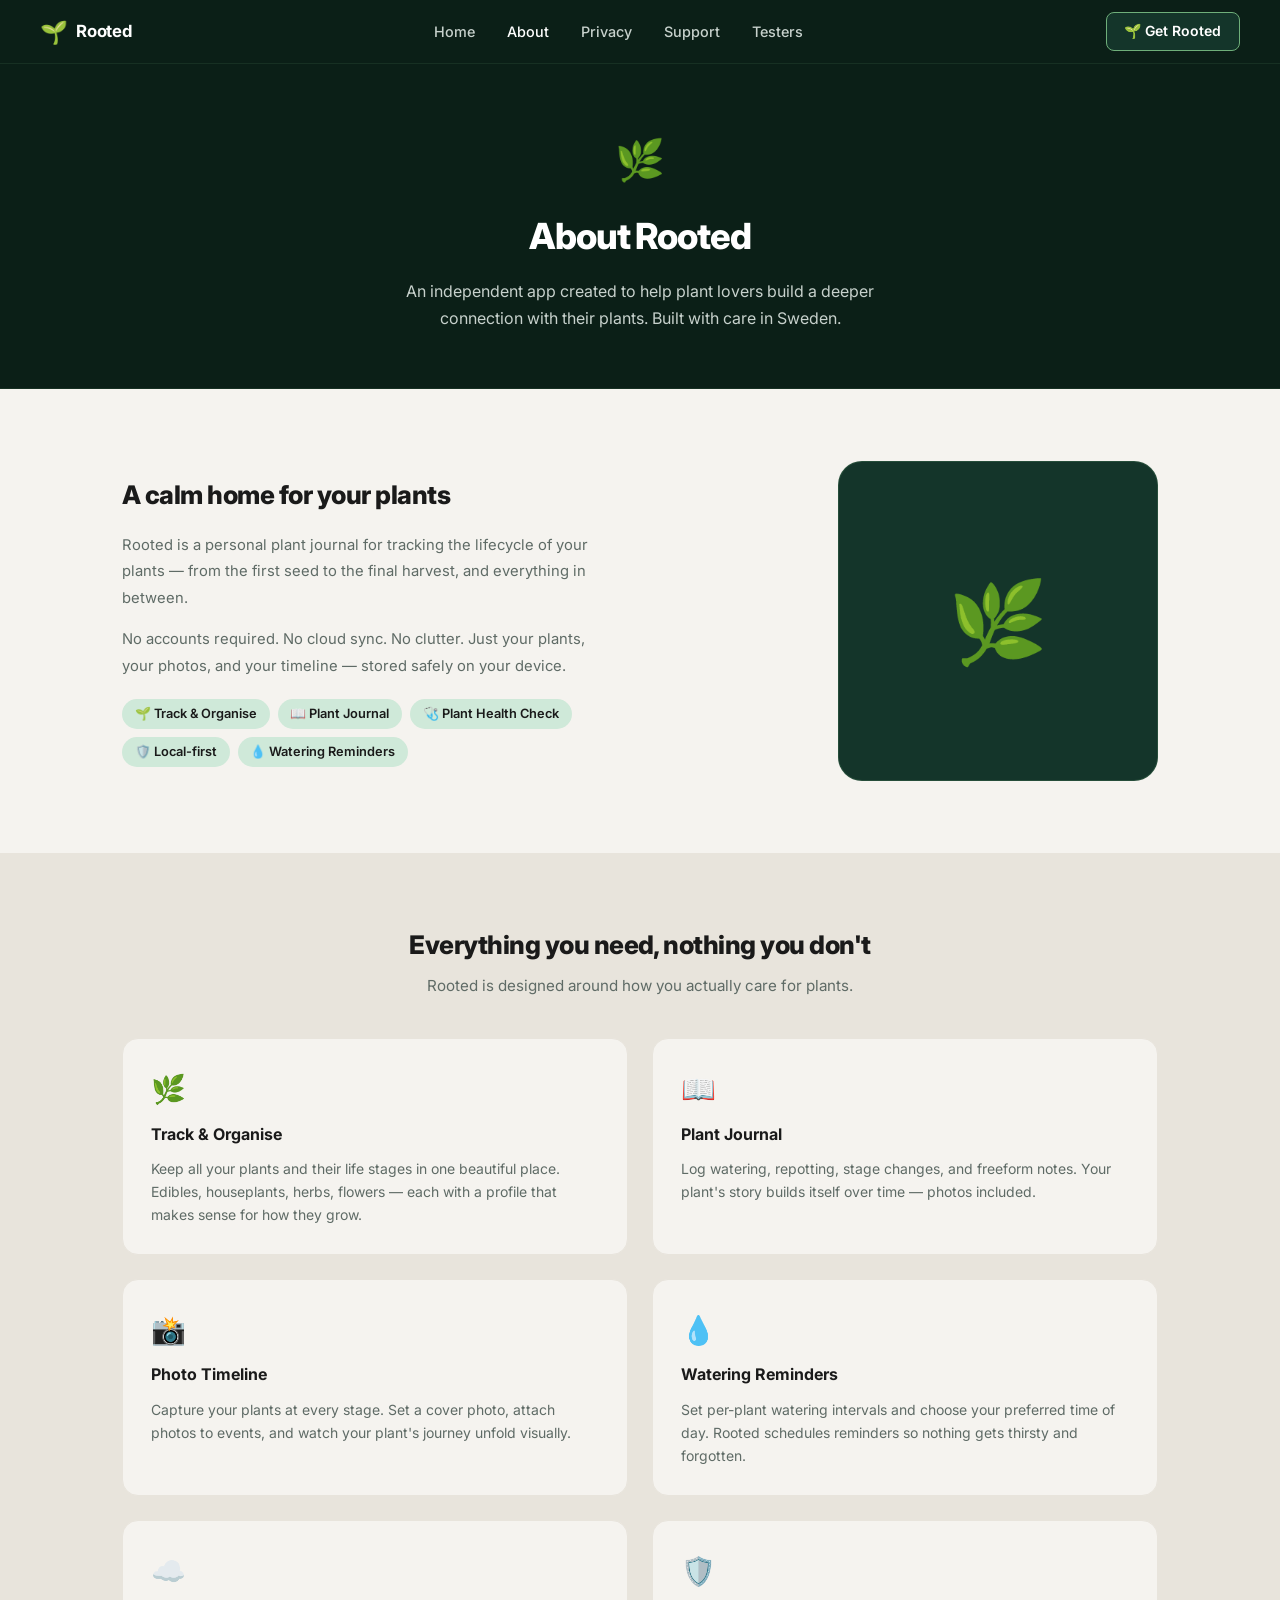
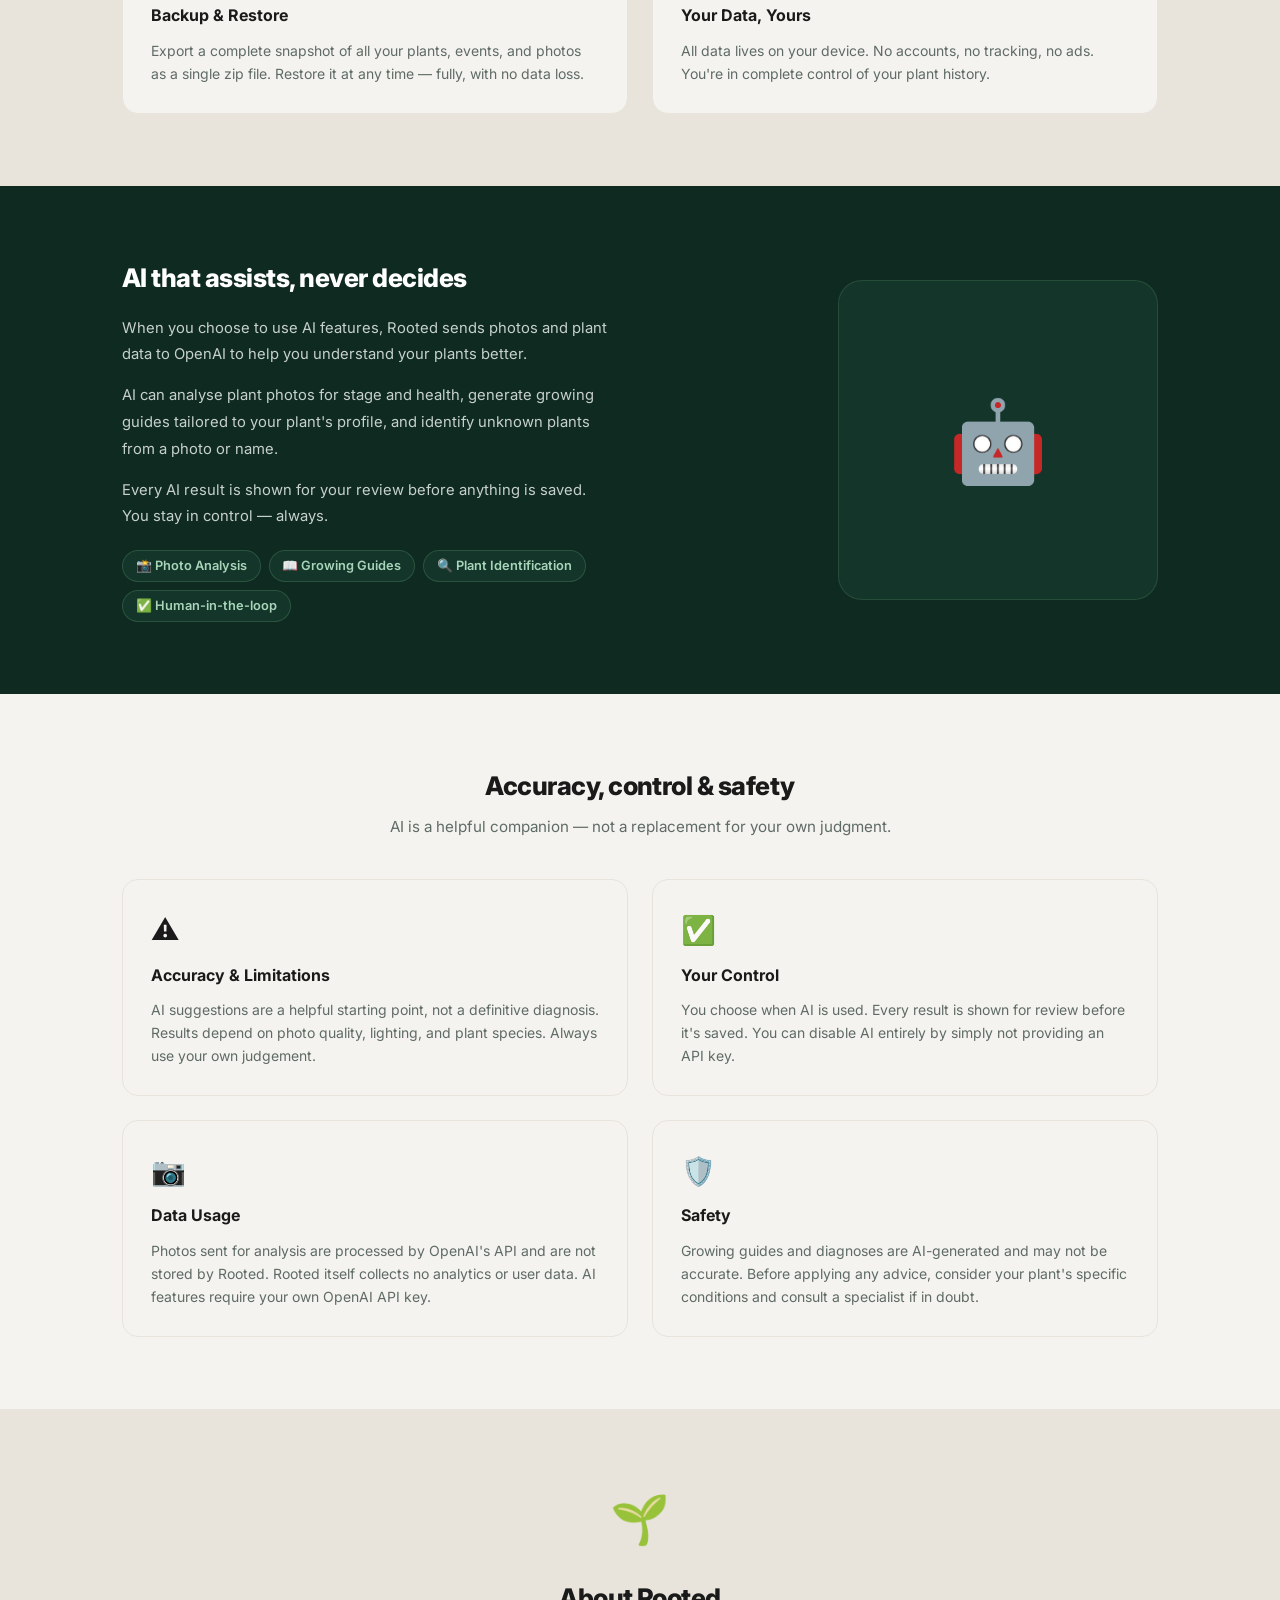
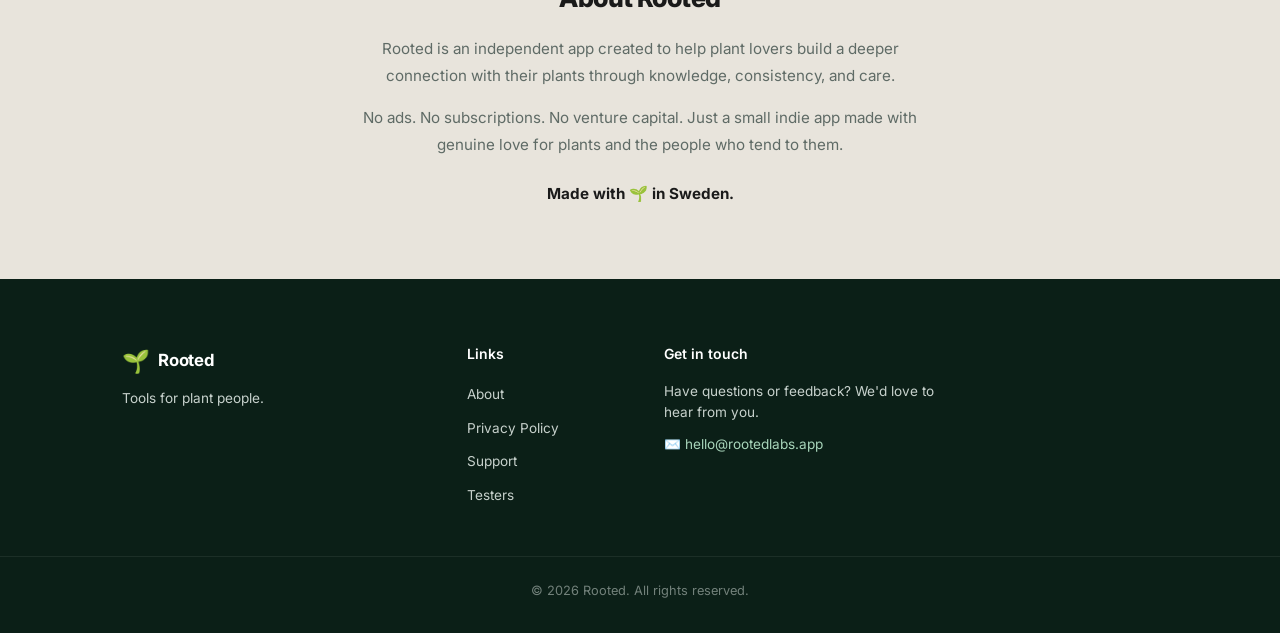
==== commit bb8a5a6f: "Added testing page for internal testers." ====
--- a/docs/about.html
+++ b/docs/about.html
@@ -22,9 +22,10 @@
         <li><a href="about.html" class="active">About</a></li>
         <li><a href="privacy.html">Privacy</a></li>
         <li><a href="support.html">Support</a></li>
+        <li><a href="testers.html">Testers</a></li>
       </ul>
     </nav>
-    <a href="https://play.google.com/store/apps" class="btn-get-rooted">🌱 Get Rooted</a>
+    <a href="testers.html" class="btn-get-rooted">🌱 Get Rooted</a>
   </header>
 
   <main>
@@ -183,6 +184,7 @@
             <li><a href="about.html">About</a></li>
             <li><a href="privacy.html">Privacy Policy</a></li>
             <li><a href="support.html">Support</a></li>
+            <li><a href="testers.html">Testers</a></li>
           </ul>
         </div>
         <div class="footer-col">
--- a/docs/assets/style.css
+++ b/docs/assets/style.css
@@ -711,3 +711,336 @@
 @media (max-width: 420px) {
   .features-grid { grid-template-columns: 1fr; }
 }
+
+/* ===== TESTER PAGE ===== */
+
+/* Hero */
+.tester-hero {
+  background: var(--bg-dark);
+  padding: 5rem 2rem 4.5rem;
+  text-align: center;
+  color: var(--text-light);
+  border-bottom: 1px solid rgba(111, 175, 122, 0.12);
+}
+
+.tester-hero .hero-badge {
+  display: inline-flex;
+  align-items: center;
+  gap: 0.4rem;
+  background: rgba(111, 175, 122, 0.12);
+  border: 1px solid rgba(111, 175, 122, 0.3);
+  color: var(--accent-light);
+  font-size: 0.8rem;
+  font-weight: 600;
+  padding: 0.3rem 0.9rem;
+  border-radius: 99px;
+  margin-bottom: 1.75rem;
+}
+
+.tester-hero h1 {
+  font-size: 2.75rem;
+  font-weight: 800;
+  letter-spacing: -0.03em;
+  margin-bottom: 1rem;
+  max-width: 680px;
+  margin-left: auto;
+  margin-right: auto;
+}
+
+.tester-hero p {
+  color: var(--text-light-secondary);
+  font-size: 1.05rem;
+  max-width: 560px;
+  margin: 0 auto 2.5rem;
+  line-height: 1.75;
+}
+
+.hero-ctas {
+  display: flex;
+  align-items: center;
+  justify-content: center;
+  gap: 1rem;
+  flex-wrap: wrap;
+}
+
+.btn-primary {
+  display: inline-flex;
+  align-items: center;
+  gap: 0.4rem;
+  background: var(--primary-green);
+  color: var(--bg-dark);
+  border-radius: 8px;
+  padding: 0.7rem 1.6rem;
+  font-size: 0.9rem;
+  font-weight: 700;
+  transition: background 0.2s;
+}
+
+.btn-primary:hover { background: var(--accent-light); }
+
+.btn-secondary {
+  display: inline-flex;
+  align-items: center;
+  gap: 0.4rem;
+  background: transparent;
+  color: var(--text-light);
+  border: 1.5px solid rgba(255, 255, 255, 0.2);
+  border-radius: 8px;
+  padding: 0.7rem 1.6rem;
+  font-size: 0.9rem;
+  font-weight: 600;
+  transition: border-color 0.2s, color 0.2s;
+}
+
+.btn-secondary:hover {
+  border-color: var(--primary-green);
+  color: var(--accent-light);
+}
+
+/* Section headers */
+.section-header {
+  text-align: center;
+  margin-bottom: 2.5rem;
+}
+
+.section-header h2 {
+  font-size: 1.75rem;
+  font-weight: 800;
+  letter-spacing: -0.02em;
+  color: var(--text-dark);
+  margin-bottom: 0.5rem;
+}
+
+.content-section.dark .section-header h2 { color: var(--text-light); }
+
+.section-header p {
+  font-size: 0.95rem;
+  color: var(--text-dark-secondary);
+  max-width: 520px;
+  margin: 0 auto;
+  line-height: 1.7;
+}
+
+.content-section.dark .section-header p { color: var(--text-light-secondary); }
+
+/* Step cards */
+.step-cards {
+  display: grid;
+  grid-template-columns: repeat(3, 1fr);
+  gap: 1.5rem;
+  margin-bottom: 2.5rem;
+}
+
+.step-card {
+  background: var(--bg-dark-tertiary);
+  border: 1px solid rgba(111, 175, 122, 0.15);
+  border-radius: 16px;
+  padding: 1.75rem;
+  display: flex;
+  flex-direction: column;
+  gap: 0.75rem;
+}
+
+.step-number {
+  width: 36px;
+  height: 36px;
+  border-radius: 50%;
+  background: rgba(111, 175, 122, 0.15);
+  border: 1.5px solid rgba(111, 175, 122, 0.35);
+  color: var(--accent-light);
+  font-size: 0.85rem;
+  font-weight: 700;
+  display: flex;
+  align-items: center;
+  justify-content: center;
+  flex-shrink: 0;
+}
+
+.step-card h3 {
+  font-size: 0.95rem;
+  font-weight: 700;
+  color: var(--text-light);
+  margin: 0;
+}
+
+.step-card p {
+  font-size: 0.875rem;
+  color: var(--text-light-secondary);
+  line-height: 1.65;
+  margin: 0;
+  flex: 1;
+}
+
+.step-cta {
+  text-align: center;
+  margin-top: 0.5rem;
+}
+
+/* Checklist */
+.checklist {
+  display: grid;
+  grid-template-columns: repeat(2, 1fr);
+  gap: 0.75rem;
+  margin-top: 1.5rem;
+}
+
+.checklist-item {
+  display: flex;
+  align-items: flex-start;
+  gap: 0.75rem;
+  background: var(--surface-light);
+  border: 1px solid var(--surface-beige);
+  border-radius: 10px;
+  padding: 0.9rem 1rem;
+  font-size: 0.875rem;
+  color: var(--text-dark);
+  line-height: 1.5;
+}
+
+.checklist-item .check-icon {
+  color: var(--primary-green-muted);
+  font-size: 1rem;
+  flex-shrink: 0;
+  margin-top: 0.05rem;
+}
+
+/* Requirements list */
+.req-list {
+  list-style: none;
+  padding: 0;
+  margin: 1.5rem 0;
+  display: flex;
+  flex-direction: column;
+  gap: 0.5rem;
+}
+
+.req-list li {
+  display: flex;
+  align-items: flex-start;
+  gap: 0.65rem;
+  font-size: 0.9rem;
+  color: var(--text-light-secondary);
+  line-height: 1.6;
+}
+
+.req-list li::before {
+  content: "›";
+  color: var(--primary-green);
+  font-weight: 700;
+  flex-shrink: 0;
+  font-size: 1rem;
+  margin-top: 0.1rem;
+}
+
+/* Privacy highlight */
+.privacy-highlight {
+  background: rgba(111, 175, 122, 0.08);
+  border: 1px solid rgba(111, 175, 122, 0.2);
+  border-radius: 14px;
+  padding: 1.75rem 2rem;
+  margin-top: 2rem;
+}
+
+.privacy-highlight p {
+  font-size: 0.9rem;
+  color: var(--text-dark-secondary);
+  line-height: 1.75;
+  margin: 0;
+}
+
+.privacy-highlight strong { color: var(--primary-green-muted); }
+
+.content-section.dark .privacy-highlight p { color: var(--text-light-secondary); }
+.content-section.dark .privacy-highlight strong { color: var(--accent-light); }
+
+/* Friendly note */
+.friendly-note {
+  display: flex;
+  align-items: flex-start;
+  gap: 0.75rem;
+  background: rgba(111, 175, 122, 0.06);
+  border-left: 3px solid var(--primary-green);
+  border-radius: 0 8px 8px 0;
+  padding: 1rem 1.25rem;
+  margin-top: 1.5rem;
+  font-size: 0.9rem;
+  color: var(--text-light-secondary);
+  line-height: 1.6;
+}
+
+/* Known limitations */
+.limitations-list {
+  list-style: none;
+  padding: 0;
+  margin: 1.5rem 0 0;
+  display: flex;
+  flex-direction: column;
+  gap: 0.6rem;
+}
+
+.limitations-list li {
+  display: flex;
+  align-items: flex-start;
+  gap: 0.65rem;
+  font-size: 0.9rem;
+  color: var(--text-dark-secondary);
+  line-height: 1.6;
+}
+
+.limitations-list li::before {
+  content: "·";
+  color: var(--primary-green-muted);
+  font-weight: 900;
+  font-size: 1.2rem;
+  line-height: 1.3;
+  flex-shrink: 0;
+}
+
+/* Testing callout (index.html) */
+.testing-callout {
+  background: var(--bg-dark-secondary);
+  padding: 5rem 0;
+  text-align: center;
+  color: var(--text-light);
+}
+
+.testing-callout .callout-badge {
+  display: inline-flex;
+  align-items: center;
+  gap: 0.4rem;
+  background: rgba(111, 175, 122, 0.12);
+  border: 1px solid rgba(111, 175, 122, 0.3);
+  color: var(--accent-light);
+  font-size: 0.8rem;
+  font-weight: 600;
+  padding: 0.3rem 0.9rem;
+  border-radius: 99px;
+  margin-bottom: 1.5rem;
+}
+
+.testing-callout h2 {
+  font-size: 2rem;
+  font-weight: 800;
+  letter-spacing: -0.02em;
+  margin-bottom: 0.75rem;
+}
+
+.testing-callout p {
+  color: var(--text-light-secondary);
+  font-size: 1rem;
+  max-width: 500px;
+  margin: 0 auto 2rem;
+  line-height: 1.7;
+}
+
+/* Responsive adjustments for tester page */
+@media (max-width: 960px) {
+  .step-cards { grid-template-columns: repeat(2, 1fr); }
+}
+
+@media (max-width: 640px) {
+  .tester-hero h1 { font-size: 2rem; }
+  .step-cards { grid-template-columns: 1fr; }
+  .checklist { grid-template-columns: 1fr; }
+  .testing-callout h2 { font-size: 1.6rem; }
+}
